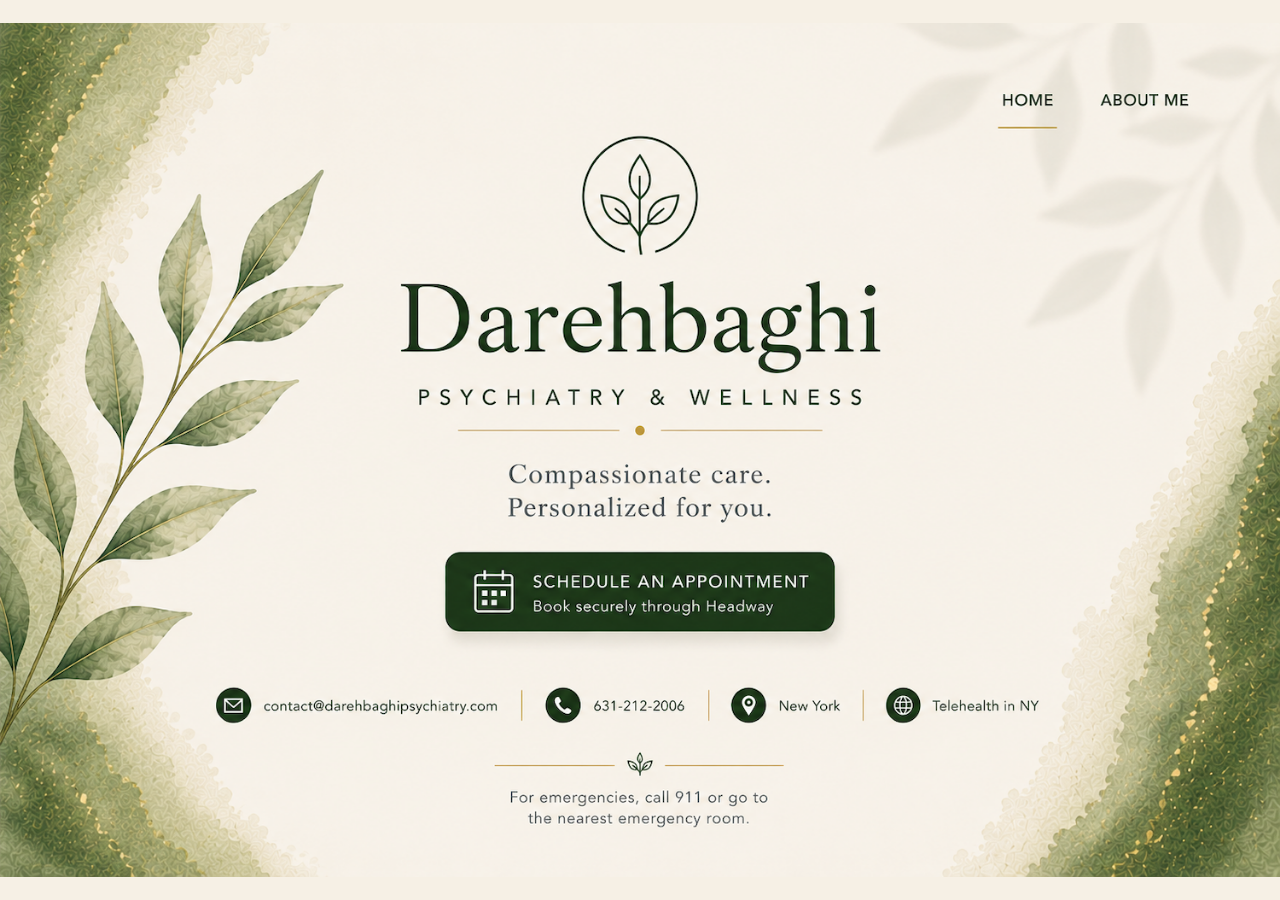
==== index.html @ 73bbe4ad "Add files via upload" ====
<!DOCTYPE html>
<html lang="en">
<head>
  <meta charset="UTF-8" />
  <meta name="viewport" content="width=device-width, initial-scale=1.0" />

  <title>Darehbaghi Psychiatry & Wellness | Adult Psychiatrist in New York</title>
  <meta name="description" content="Darehbaghi Psychiatry & Wellness provides adult psychiatric care in New York for anxiety, depression, ADHD, mood symptoms, trauma-related concerns, psychotic disorders, and life transitions." />
  <meta name="robots" content="index, follow, max-image-preview:large" />
  <meta name="author" content="Darehbaghi Psychiatry & Wellness" />
  <link rel="canonical" href="https://darehbaghipsychiatry.com/" />

  <meta property="og:type" content="website" />
  <meta property="og:title" content="Darehbaghi Psychiatry & Wellness" />
  <meta property="og:description" content="Adult psychiatric care in New York. Schedule securely through Headway." />
  <meta property="og:url" content="https://darehbaghipsychiatry.com/" />
  <meta property="og:image" content="https://darehbaghipsychiatry.com/images/home-desktop.png" />
  <meta property="og:site_name" content="Darehbaghi Psychiatry & Wellness" />
  <meta property="og:locale" content="en_US" />

  <meta name="twitter:card" content="summary_large_image" />
  <meta name="twitter:title" content="Darehbaghi Psychiatry & Wellness" />
  <meta name="twitter:description" content="Adult psychiatric care in New York." />
  <meta name="twitter:image" content="https://darehbaghipsychiatry.com/images/home-desktop.png" />

  <link rel="icon" href="favicon.svg" type="image/svg+xml" />
  <link rel="manifest" href="site.webmanifest" />
  <link rel="preload" as="image" href="images/home-desktop.png" media="(min-width: 769px)" />
  <link rel="preload" as="image" href="images/home-phone.png" media="(max-width: 768px)" />
  <link rel="stylesheet" href="style.css" />

  <script type="application/ld+json">
{
  "@context": "https://schema.org",
  "@type": "WebSite",
  "@id": "https://darehbaghipsychiatry.com/#website",
  "url": "https://darehbaghipsychiatry.com",
  "name": "Darehbaghi Psychiatry & Wellness",
  "publisher": {
    "@id": "https://darehbaghipsychiatry.com/#practice"
  },
  "inLanguage": "en-US"
}
  </script>
  <script type="application/ld+json">
{
  "@context": "https://schema.org",
  "@type": [
    "MedicalBusiness",
    "Physician"
  ],
  "@id": "https://darehbaghipsychiatry.com/#practice",
  "name": "Darehbaghi Psychiatry & Wellness",
  "legalName": "Darehbaghi Psychiatry Wellness PLLC",
  "url": "https://darehbaghipsychiatry.com",
  "image": "https://darehbaghipsychiatry.com/images/home-desktop.png",
  "logo": "https://darehbaghipsychiatry.com/favicon.svg",
  "telephone": "+16312122006",
  "email": "contact@darehbaghipsychiatry.com",
  "address": {
    "@type": "PostalAddress",
    "addressRegion": "NY",
    "addressCountry": "US"
  },
  "areaServed": {
    "@type": "State",
    "name": "New York"
  },
  "medicalSpecialty": [
    "Psychiatry",
    "MentalHealth"
  ],
  "availableService": [
    {
      "@type": "MedicalTherapy",
      "name": "Psychiatric evaluation"
    },
    {
      "@type": "MedicalTherapy",
      "name": "Medication management"
    },
    {
      "@type": "MedicalTherapy",
      "name": "Supportive psychotherapy"
    },
    {
      "@type": "MedicalTherapy",
      "name": "Telehealth psychiatry in New York"
    }
  ],
  "knowsAbout": [
    "Anxiety",
    "Depression",
    "ADHD",
    "Mood disorders",
    "Trauma-related concerns",
    "Psychotic disorders",
    "Life transitions"
  ],
  "sameAs": [
    "https://care.headway.co/providers/siamak-darehbaghi-2"
  ]
}
  </script>
</head>

<body class="home">
  <main class="page-card" aria-label="Darehbaghi Psychiatry & Wellness homepage">
    <picture>
      <source media="(max-width: 768px)" srcset="images/home-phone.png" />
      <img
        src="images/home-desktop.png"
        width="1500"
        height="1000"
        alt="Darehbaghi Psychiatry and Wellness homepage with schedule appointment button, email contact@darehbaghipsychiatry.com, phone 631-212-2006, New York, and telehealth in NY."
        class="background-image"
        fetchpriority="high"
        decoding="async"
      />
    </picture>

    <a class="hotspot nav-home active-link" href="index.html" aria-label="Home page"></a>
    <a class="hotspot nav-about" href="about.html" aria-label="About Dr. Siamak Darehbaghi"></a>
    <a class="hotspot schedule-link" href="https://care.headway.co/providers/siamak-darehbaghi-2" target="_blank" rel="noopener noreferrer" aria-label="Schedule an appointment through Headway"></a>
    <a class="hotspot email-link" href="mailto:contact@darehbaghipsychiatry.com" aria-label="Email contact@darehbaghipsychiatry.com"></a>
    <a class="hotspot phone-link" href="tel:+16312122006" aria-label="Call 631-212-2006"></a>

    <section class="sr-only" aria-label="Practice information">
      <h1>Darehbaghi Psychiatry & Wellness</h1>
      <p>Darehbaghi Psychiatry & Wellness provides adult psychiatric care in New York.</p>
      <p>Care areas include anxiety, depression, ADHD, mood symptoms, trauma-related concerns, psychotic disorders, and life transitions.</p>
      <p>Services include psychiatric evaluation, medication management, supportive psychotherapy, and telehealth psychiatry in New York.</p>
      <p>Schedule securely through Headway at https://care.headway.co/providers/siamak-darehbaghi-2. Email contact@darehbaghipsychiatry.com. Call 631-212-2006.</p>
      <p>For emergencies, call 911 or go to the nearest emergency room.</p>
    </section>
  </main>
</body>
</html>
---- style.css ----
* {
  box-sizing: border-box;
}

:root {
  --page-bg: #f6f0e5;
}

html,
body {
  margin: 0;
  min-height: 100%;
  background: var(--page-bg);
}

body {
  min-height: 100vh;
  display: flex;
  justify-content: center;
  align-items: center;
  overflow-x: hidden;
}

.page-card {
  position: relative;
  width: 100vw;
  max-width: calc(100vh * var(--ratio));
  aspect-ratio: var(--aspect);
  overflow: hidden;
  background: var(--page-bg);
}

body.home {
  --aspect: 1500 / 1000;
  --ratio: 1.50000000;
}

body.about {
  --aspect: 1500 / 1000;
  --ratio: 1.50000000;
}

.background-image {
  width: 100%;
  height: 100%;
  object-fit: contain;
  display: block;
  user-select: none;
  -webkit-user-drag: none;
}

.hotspot {
  position: absolute;
  display: block;
  z-index: 10;
  cursor: pointer;
  border-radius: 14px;
}

.hotspot:focus-visible {
  outline: 3px solid #b99a2d;
  outline-offset: 3px;
}

/*
  TESTING MODE:
  Uncomment this block to see the clickable areas.
*/
/*
.hotspot {
  border: 2px solid red;
  background: rgba(255, 0, 0, 0.10);
}
*/

/* HOME PAGE - DESKTOP */
body.home .nav-home {
  left: 76.5%;
  top: 8.0%;
  width: 5.8%;
  height: 4.0%;
}

body.home .nav-about {
  left: 83.6%;
  top: 8.0%;
  width: 9.0%;
  height: 4.0%;
}

body.home .schedule-link {
  left: 34.0%;
  top: 62.0%;
  width: 32.0%;
  height: 9.5%;
}

body.home .email-link {
  left: 16.0%;
  top: 78.0%;
  width: 24.0%;
  height: 5.2%;
}

body.home .phone-link {
  left: 41.8%;
  top: 78.0%;
  width: 13.0%;
  height: 5.2%;
}

/* ABOUT PAGE - DESKTOP */
body.about .nav-home {
  left: 56.0%;
  top: 6.7%;
  width: 5.2%;
  height: 3.6%;
}

body.about .nav-about {
  left: 62.7%;
  top: 6.7%;
  width: 8.5%;
  height: 3.6%;
}


/* ABOUT PAGE - LOGO HOME BUTTON */
body.about .about-logo-home {
  left: 10.5%;
  top: 3.6%;
  width: 24.0%;
  height: 9.2%;
}

/* Lowered and enlarged so the full schedule button is clickable */
body.about .schedule-link {
  left: 71.7%;
  top: 4.6%;
  width: 19.8%;
  height: 6.8%;
}

body.about .email-link {
  left: 17.8%;
  top: 87.0%;
  width: 20.5%;
  height: 4.8%;
}

body.about .phone-link {
  left: 41.3%;
  top: 86.9%;
  width: 12.5%;
  height: 4.8%;
}

/* Search-readable and screen-reader accessible text that mirrors the image content */
.sr-only {
  position: absolute;
  width: 1px;
  height: 1px;
  padding: 0;
  margin: -1px;
  overflow: hidden;
  clip: rect(0, 0, 0, 0);
  white-space: nowrap;
  border: 0;
}

@media (max-width: 768px) {
  body {
    display: block;
    min-height: 100vh;
    overflow-y: auto;
  }

  .page-card {
    width: 100vw;
    max-width: none;
    height: auto;
    overflow: visible;
    box-shadow: none;
  }

  body.home {
    --aspect: 850 / 1795;
    --ratio: 0.47353760;
  }

  body.about {
    --aspect: 850 / 1843;
    --ratio: 0.46120456;
  }

  .background-image {
    width: 100%;
    height: auto;
    object-fit: contain;
  }

  /* HOME PAGE - PHONE */
  body.home .nav-home {
    left: 36.8%;
    top: 6.2%;
    width: 10.0%;
    height: 2.8%;
  }

  body.home .nav-about {
    left: 52.0%;
    top: 6.2%;
    width: 16.0%;
    height: 2.8%;
  }

  body.home .schedule-link {
    left: 18.0%;
    top: 47.1%;
    width: 64.0%;
    height: 7.2%;
  }

  body.home .email-link {
    left: 21.0%;
    top: 58.6%;
    width: 61.0%;
    height: 4.7%;
  }

  body.home .phone-link {
    left: 21.0%;
    top: 66.0%;
    width: 40.0%;
    height: 4.5%;
  }

  /* ABOUT PAGE - PHONE */
  body.about .nav-home {
    left: 36.8%;
    top: 5.7%;
    width: 10.0%;
    height: 2.5%;
  }

  body.about .nav-about {
    left: 52.0%;
    top: 5.7%;
    width: 16.0%;
    height: 2.5%;
  }


  /* ABOUT PAGE - PHONE LOGO HOME BUTTON
     Hidden on phone because the phone about page does not have the top-left logo. */
  body.about .about-logo-home {
    left: 0;
    top: 0;
    width: 0;
    height: 0;
  }

  body.about .schedule-link,
  body.about .email-link,
  body.about .phone-link {
    left: 0;
    top: 0;
    width: 0;
    height: 0;
  }
}
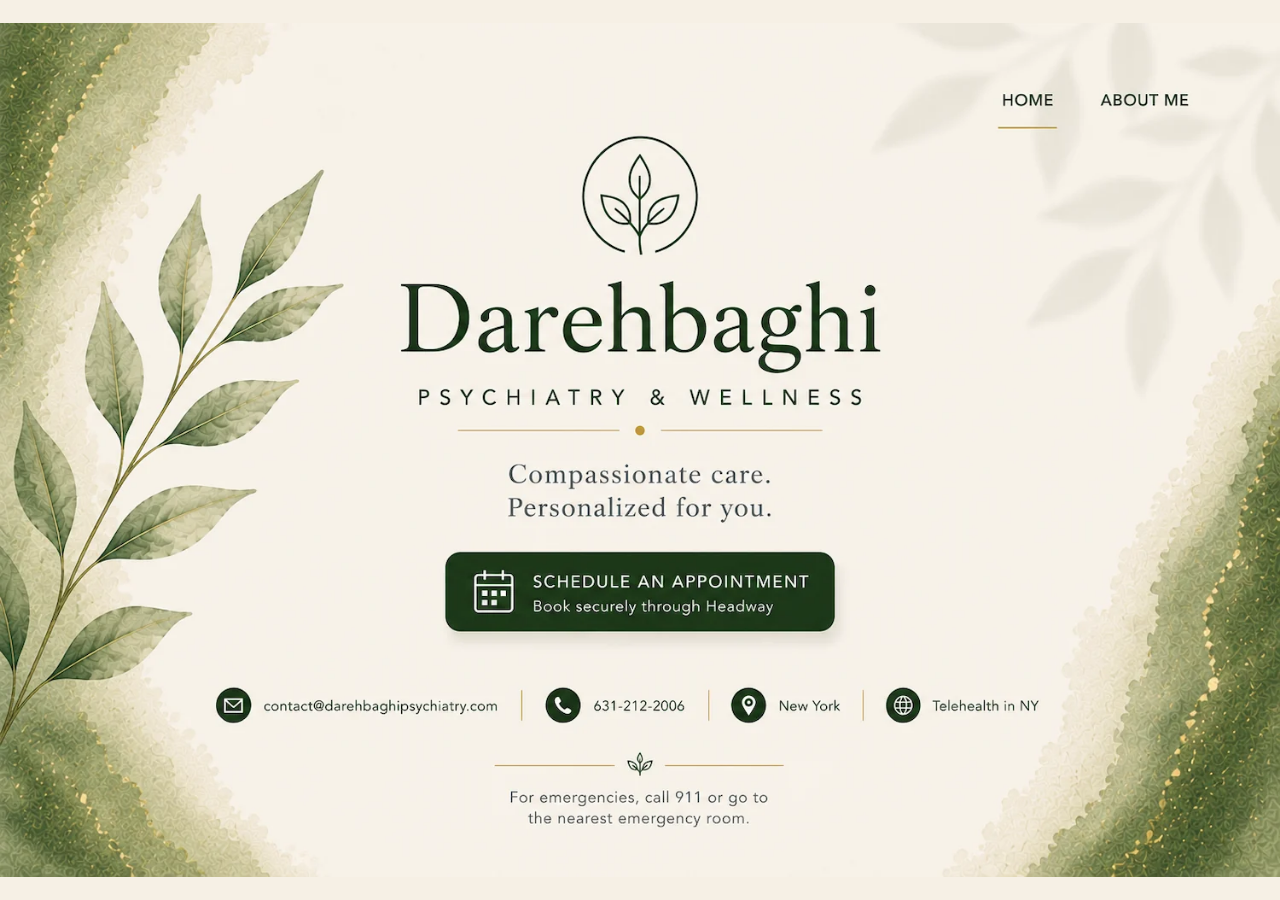
==== commit 4de4459c: "Add files via upload" ====
--- a/index.html
+++ b/index.html
@@ -3,13 +3,12 @@
 <head>
   <meta charset="UTF-8" />
   <meta name="viewport" content="width=device-width, initial-scale=1.0" />
-
   <title>Darehbaghi Psychiatry & Wellness | Adult Psychiatrist in New York</title>
   <meta name="description" content="Darehbaghi Psychiatry & Wellness provides adult psychiatric care in New York for anxiety, depression, ADHD, mood symptoms, trauma-related concerns, psychotic disorders, and life transitions." />
   <meta name="robots" content="index, follow, max-image-preview:large" />
   <meta name="author" content="Darehbaghi Psychiatry & Wellness" />
+  <meta name="theme-color" content="#0d3b1d" />
   <link rel="canonical" href="https://darehbaghipsychiatry.com/" />
-
   <meta property="og:type" content="website" />
   <meta property="og:title" content="Darehbaghi Psychiatry & Wellness" />
   <meta property="og:description" content="Adult psychiatric care in New York. Schedule securely through Headway." />
@@ -17,33 +16,28 @@
   <meta property="og:image" content="https://darehbaghipsychiatry.com/images/home-desktop.png" />
   <meta property="og:site_name" content="Darehbaghi Psychiatry & Wellness" />
   <meta property="og:locale" content="en_US" />
-
   <meta name="twitter:card" content="summary_large_image" />
   <meta name="twitter:title" content="Darehbaghi Psychiatry & Wellness" />
   <meta name="twitter:description" content="Adult psychiatric care in New York." />
   <meta name="twitter:image" content="https://darehbaghipsychiatry.com/images/home-desktop.png" />
-
   <link rel="icon" href="favicon.svg" type="image/svg+xml" />
   <link rel="manifest" href="site.webmanifest" />
-  <link rel="preload" as="image" href="images/home-desktop.png" media="(min-width: 769px)" />
-  <link rel="preload" as="image" href="images/home-phone.png" media="(max-width: 768px)" />
+  <link rel="preload" as="image" href="images/home-desktop.webp" media="(min-width: 769px)" />
+  <link rel="preload" as="image" href="images/home-phone.webp" media="(max-width: 768px)" />
   <link rel="stylesheet" href="style.css" />
-
-  <script type="application/ld+json">
-{
+  <script type="application/ld+json">{
   "@context": "https://schema.org",
   "@type": "WebSite",
   "@id": "https://darehbaghipsychiatry.com/#website",
   "url": "https://darehbaghipsychiatry.com",
   "name": "Darehbaghi Psychiatry & Wellness",
+  "alternateName": "DPWNY",
   "publisher": {
     "@id": "https://darehbaghipsychiatry.com/#practice"
   },
   "inLanguage": "en-US"
-}
-  </script>
-  <script type="application/ld+json">
-{
+}</script>
+  <script type="application/ld+json">{
   "@context": "https://schema.org",
   "@type": [
     "MedicalBusiness",
@@ -81,10 +75,6 @@
     },
     {
       "@type": "MedicalTherapy",
-      "name": "Supportive psychotherapy"
-    },
-    {
-      "@type": "MedicalTherapy",
       "name": "Telehealth psychiatry in New York"
     }
   ],
@@ -98,38 +88,29 @@
     "Life transitions"
   ],
   "sameAs": [
-    "https://care.headway.co/providers/siamak-darehbaghi-2"
+    "https://care.headway.co/providers/siamak-darehbaghi-2",
+    "https://dpwny.com"
   ]
-}
-  </script>
+}</script>
 </head>
-
 <body class="home">
   <main class="page-card" aria-label="Darehbaghi Psychiatry & Wellness homepage">
     <picture>
+      <source media="(max-width: 768px)" srcset="images/home-phone.webp" type="image/webp" />
       <source media="(max-width: 768px)" srcset="images/home-phone.png" />
-      <img
-        src="images/home-desktop.png"
-        width="1500"
-        height="1000"
-        alt="Darehbaghi Psychiatry and Wellness homepage with schedule appointment button, email contact@darehbaghipsychiatry.com, phone 631-212-2006, New York, and telehealth in NY."
-        class="background-image"
-        fetchpriority="high"
-        decoding="async"
-      />
+      <source srcset="images/home-desktop.webp" type="image/webp" />
+      <img src="images/home-desktop.png" width="1500" height="1000" alt="Darehbaghi Psychiatry and Wellness homepage with schedule appointment button, email contact@darehbaghipsychiatry.com, phone 631-212-2006, New York, and telehealth in NY." class="background-image" fetchpriority="high" decoding="async" />
     </picture>
-
     <a class="hotspot nav-home active-link" href="index.html" aria-label="Home page"></a>
     <a class="hotspot nav-about" href="about.html" aria-label="About Dr. Siamak Darehbaghi"></a>
     <a class="hotspot schedule-link" href="https://care.headway.co/providers/siamak-darehbaghi-2" target="_blank" rel="noopener noreferrer" aria-label="Schedule an appointment through Headway"></a>
     <a class="hotspot email-link" href="mailto:contact@darehbaghipsychiatry.com" aria-label="Email contact@darehbaghipsychiatry.com"></a>
     <a class="hotspot phone-link" href="tel:+16312122006" aria-label="Call 631-212-2006"></a>
-
     <section class="sr-only" aria-label="Practice information">
       <h1>Darehbaghi Psychiatry & Wellness</h1>
       <p>Darehbaghi Psychiatry & Wellness provides adult psychiatric care in New York.</p>
       <p>Care areas include anxiety, depression, ADHD, mood symptoms, trauma-related concerns, psychotic disorders, and life transitions.</p>
-      <p>Services include psychiatric evaluation, medication management, supportive psychotherapy, and telehealth psychiatry in New York.</p>
+      <p>Services include psychiatric evaluation, medication management, and telehealth psychiatry in New York.</p>
       <p>Schedule securely through Headway at https://care.headway.co/providers/siamak-darehbaghi-2. Email contact@darehbaghipsychiatry.com. Call 631-212-2006.</p>
       <p>For emergencies, call 911 or go to the nearest emergency room.</p>
     </section>
--- a/style.css
+++ b/style.css
@@ -64,7 +64,7 @@
 
 /*
   TESTING MODE:
-  Uncomment this block to see the clickable areas.
+  Uncomment this block to see clickable areas.
 */
 /*
 .hotspot {
@@ -124,16 +124,13 @@
   height: 3.6%;
 }
 
-
-/* ABOUT PAGE - LOGO HOME BUTTON */
 body.about .about-logo-home {
-  left: 10.5%;
-  top: 3.6%;
-  width: 24.0%;
+  left: 10.3%;
+  top: 3.7%;
+  width: 24.5%;
   height: 9.2%;
 }
 
-/* Lowered and enlarged so the full schedule button is clickable */
 body.about .schedule-link {
   left: 71.7%;
   top: 4.6%;
@@ -189,8 +186,8 @@
   }
 
   body.about {
-    --aspect: 850 / 1843;
-    --ratio: 0.46120456;
+    --aspect: 850 / 1838;
+    --ratio: 0.46245919;
   }
 
   .background-image {
@@ -250,16 +247,7 @@
     height: 2.5%;
   }
 
-
-  /* ABOUT PAGE - PHONE LOGO HOME BUTTON
-     Hidden on phone because the phone about page does not have the top-left logo. */
-  body.about .about-logo-home {
-    left: 0;
-    top: 0;
-    width: 0;
-    height: 0;
-  }
-
+  body.about .about-logo-home,
   body.about .schedule-link,
   body.about .email-link,
   body.about .phone-link {
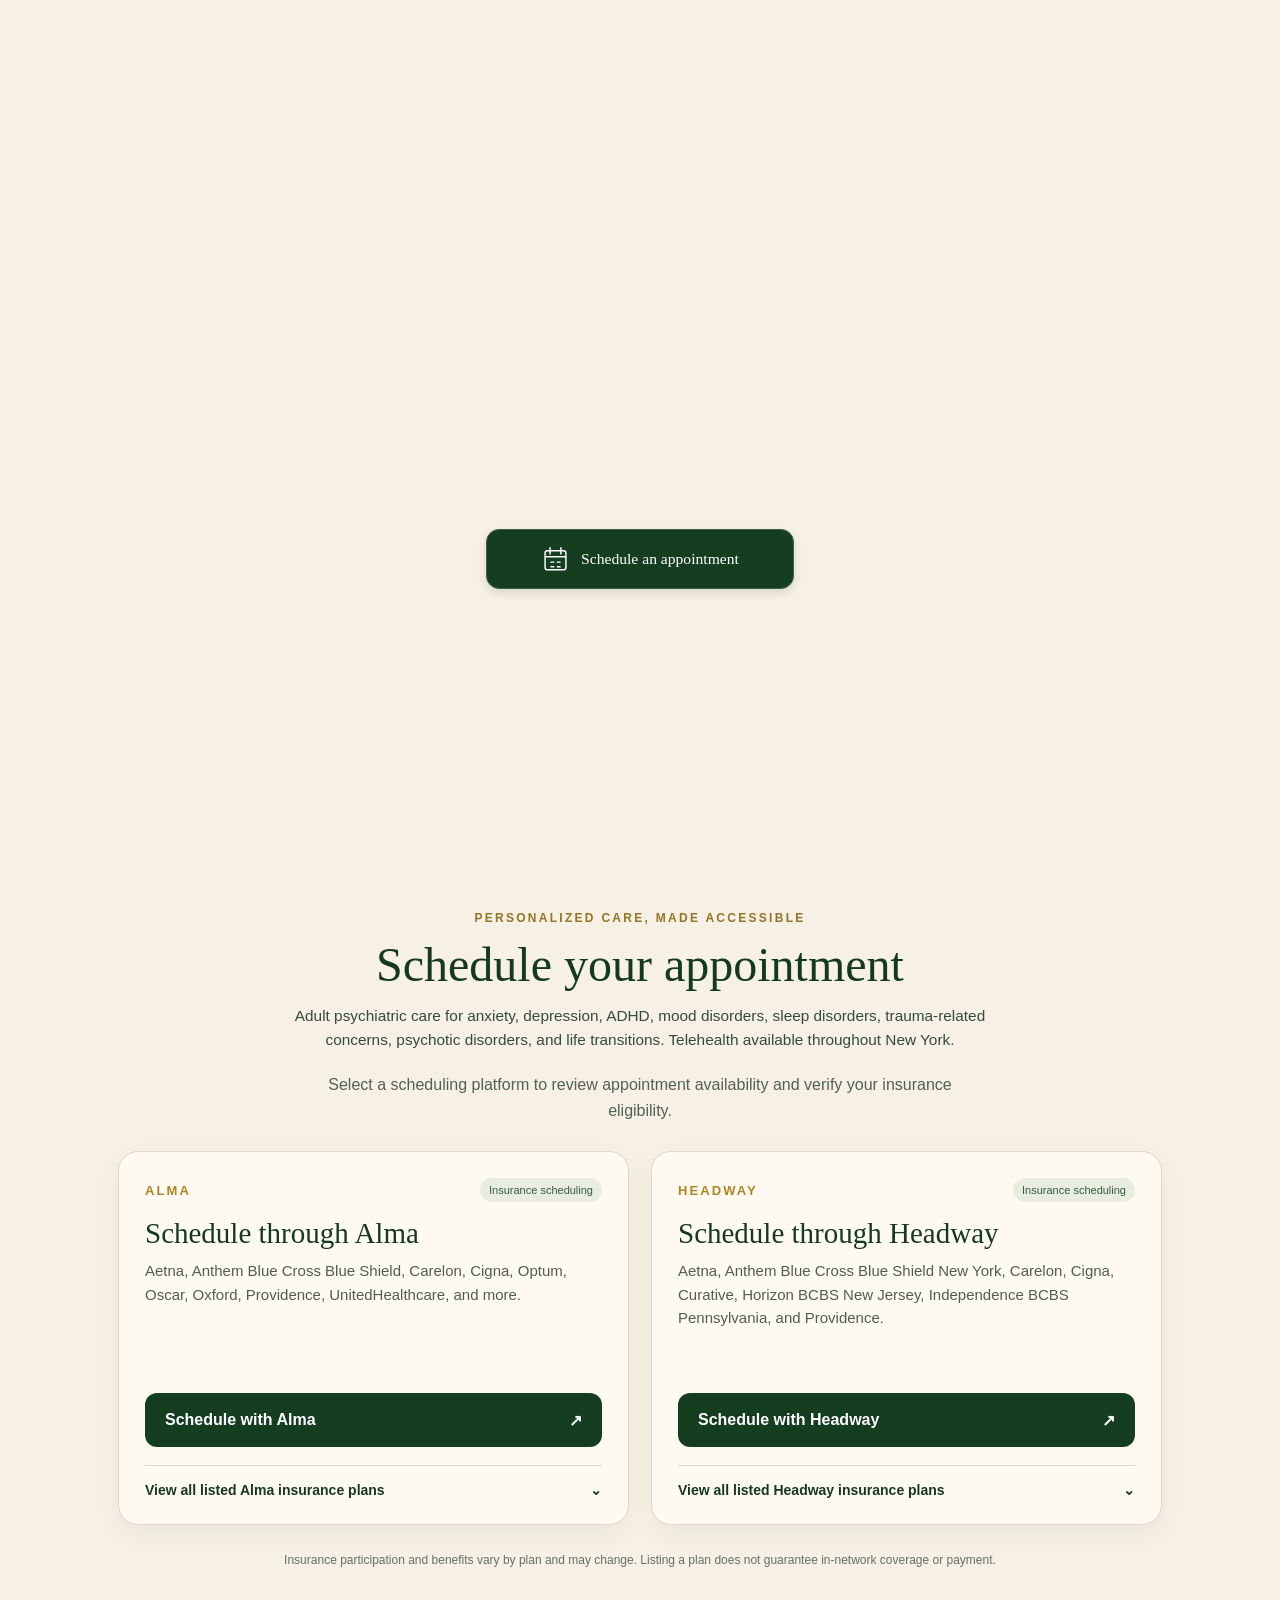
==== commit 390ed7f8: "Add files via upload" ====
--- a/index.html
+++ b/index.html
@@ -1,119 +1,47 @@
 <!DOCTYPE html>
-<html lang="en">
-<head>
-  <meta charset="UTF-8" />
-  <meta name="viewport" content="width=device-width, initial-scale=1.0" />
-  <title>Darehbaghi Psychiatry & Wellness | Adult Psychiatrist in New York</title>
-  <meta name="description" content="Darehbaghi Psychiatry & Wellness provides adult psychiatric care in New York for anxiety, depression, ADHD, mood symptoms, trauma-related concerns, psychotic disorders, and life transitions." />
-  <meta name="robots" content="index, follow, max-image-preview:large" />
-  <meta name="author" content="Darehbaghi Psychiatry & Wellness" />
-  <meta name="theme-color" content="#0d3b1d" />
-  <link rel="canonical" href="https://darehbaghipsychiatry.com/" />
-  <meta property="og:type" content="website" />
-  <meta property="og:title" content="Darehbaghi Psychiatry & Wellness" />
-  <meta property="og:description" content="Adult psychiatric care in New York. Schedule securely through Headway." />
-  <meta property="og:url" content="https://darehbaghipsychiatry.com/" />
-  <meta property="og:image" content="https://darehbaghipsychiatry.com/images/home-desktop.png" />
-  <meta property="og:site_name" content="Darehbaghi Psychiatry & Wellness" />
-  <meta property="og:locale" content="en_US" />
-  <meta name="twitter:card" content="summary_large_image" />
-  <meta name="twitter:title" content="Darehbaghi Psychiatry & Wellness" />
-  <meta name="twitter:description" content="Adult psychiatric care in New York." />
-  <meta name="twitter:image" content="https://darehbaghipsychiatry.com/images/home-desktop.png" />
-  <link rel="icon" href="favicon.svg" type="image/svg+xml" />
-  <link rel="manifest" href="site.webmanifest" />
-  <link rel="preload" as="image" href="images/home-desktop.webp" media="(min-width: 769px)" />
-  <link rel="preload" as="image" href="images/home-phone.webp" media="(max-width: 768px)" />
-  <link rel="stylesheet" href="style.css" />
-  <script type="application/ld+json">{
-  "@context": "https://schema.org",
-  "@type": "WebSite",
-  "@id": "https://darehbaghipsychiatry.com/#website",
-  "url": "https://darehbaghipsychiatry.com",
-  "name": "Darehbaghi Psychiatry & Wellness",
-  "alternateName": "DPWNY",
-  "publisher": {
-    "@id": "https://darehbaghipsychiatry.com/#practice"
-  },
-  "inLanguage": "en-US"
-}</script>
-  <script type="application/ld+json">{
-  "@context": "https://schema.org",
-  "@type": [
-    "MedicalBusiness",
-    "Physician"
-  ],
-  "@id": "https://darehbaghipsychiatry.com/#practice",
-  "name": "Darehbaghi Psychiatry & Wellness",
-  "legalName": "Darehbaghi Psychiatry Wellness PLLC",
-  "url": "https://darehbaghipsychiatry.com",
-  "image": "https://darehbaghipsychiatry.com/images/home-desktop.png",
-  "logo": "https://darehbaghipsychiatry.com/favicon.svg",
-  "telephone": "+16312122006",
-  "email": "contact@darehbaghipsychiatry.com",
-  "address": {
-    "@type": "PostalAddress",
-    "addressRegion": "NY",
-    "addressCountry": "US"
-  },
-  "areaServed": {
-    "@type": "State",
-    "name": "New York"
-  },
-  "medicalSpecialty": [
-    "Psychiatry",
-    "MentalHealth"
-  ],
-  "availableService": [
-    {
-      "@type": "MedicalTherapy",
-      "name": "Psychiatric evaluation"
-    },
-    {
-      "@type": "MedicalTherapy",
-      "name": "Medication management"
-    },
-    {
-      "@type": "MedicalTherapy",
-      "name": "Telehealth psychiatry in New York"
-    }
-  ],
-  "knowsAbout": [
-    "Anxiety",
-    "Depression",
-    "ADHD",
-    "Mood disorders",
-    "Trauma-related concerns",
-    "Psychotic disorders",
-    "Life transitions"
-  ],
-  "sameAs": [
-    "https://care.headway.co/providers/siamak-darehbaghi-2",
-    "https://dpwny.com"
-  ]
-}</script>
-</head>
-<body class="home">
-  <main class="page-card" aria-label="Darehbaghi Psychiatry & Wellness homepage">
-    <picture>
-      <source media="(max-width: 768px)" srcset="images/home-phone.webp" type="image/webp" />
-      <source media="(max-width: 768px)" srcset="images/home-phone.png" />
-      <source srcset="images/home-desktop.webp" type="image/webp" />
-      <img src="images/home-desktop.png" width="1500" height="1000" alt="Darehbaghi Psychiatry and Wellness homepage with schedule appointment button, email contact@darehbaghipsychiatry.com, phone 631-212-2006, New York, and telehealth in NY." class="background-image" fetchpriority="high" decoding="async" />
-    </picture>
-    <a class="hotspot nav-home active-link" href="index.html" aria-label="Home page"></a>
-    <a class="hotspot nav-about" href="about.html" aria-label="About Dr. Siamak Darehbaghi"></a>
-    <a class="hotspot schedule-link" href="https://care.headway.co/providers/siamak-darehbaghi-2" target="_blank" rel="noopener noreferrer" aria-label="Schedule an appointment through Headway"></a>
-    <a class="hotspot email-link" href="mailto:contact@darehbaghipsychiatry.com" aria-label="Email contact@darehbaghipsychiatry.com"></a>
-    <a class="hotspot phone-link" href="tel:+16312122006" aria-label="Call 631-212-2006"></a>
-    <section class="sr-only" aria-label="Practice information">
-      <h1>Darehbaghi Psychiatry & Wellness</h1>
-      <p>Darehbaghi Psychiatry & Wellness provides adult psychiatric care in New York.</p>
-      <p>Care areas include anxiety, depression, ADHD, mood symptoms, trauma-related concerns, psychotic disorders, and life transitions.</p>
-      <p>Services include psychiatric evaluation, medication management, and telehealth psychiatry in New York.</p>
-      <p>Schedule securely through Headway at https://care.headway.co/providers/siamak-darehbaghi-2. Email contact@darehbaghipsychiatry.com. Call 631-212-2006.</p>
-      <p>For emergencies, call 911 or go to the nearest emergency room.</p>
-    </section>
-  </main>
-</body>
-</html>
+
+<html lang="en"><head><meta charset="utf-8"/><meta content="width=device-width,initial-scale=1" name="viewport"/><meta content="#f6f0e5" name="theme-color"/><meta content="index,follow,max-image-preview:large" name="robots"/><title>Darehbaghi Psychiatry &amp; Wellness | Psychiatrist in New York</title><meta content="Adult psychiatry and telehealth in New York. Dr. Siamak Darehbaghi offers individualized care for anxiety, depression, ADHD, mood disorders, sleep disorders, and life transitions." name="description"/><link href="https://darehbaghipsychiatry.com/" rel="canonical"/><meta content="website" property="og:type"/><meta content="Darehbaghi Psychiatry &amp; Wellness" property="og:site_name"/><meta content="Darehbaghi Psychiatry &amp; Wellness | Psychiatrist in New York" property="og:title"/><meta content="Board-certified psychiatric care for adults in New York. Explore telehealth scheduling through Alma or Headway and review participating insurance plans." property="og:description"/><meta content="https://darehbaghipsychiatry.com/" property="og:url"/><meta content="https://darehbaghipsychiatry.com/images/home-desktop.png" property="og:image"/><meta content="summary_large_image" name="twitter:card"/><link href="style.css" rel="stylesheet"/><link as="image" href="images/home-desktop.webp" media="(min-width:769px)" rel="preload"/><link as="image" href="images/home-phone.webp" media="(max-width:768px)" rel="preload"/><script type="application/ld+json">{"@context":"https://schema.org","@type":"WebPage","url":"https://darehbaghipsychiatry.com/","name":"Darehbaghi Psychiatry & Wellness | Psychiatrist in New York","inLanguage":"en-US","description":"Adult psychiatry and telehealth in New York. Dr. Siamak Darehbaghi offers individualized care for anxiety, depression, ADHD, mood disorders, sleep disorders, and life transitions."}</script><script type="application/ld+json">{"@context":"https://schema.org","@type":"MedicalOrganization","@id":"https://darehbaghipsychiatry.com/#organization","name":"Darehbaghi Psychiatry & Wellness","url":"https://darehbaghipsychiatry.com/","email":"contact@darehbaghipsychiatry.com","telephone":"+1-631-212-2006","medicalSpecialty":"Psychiatry","areaServed":{"@type":"State","name":"New York"},"sameAs":["https://secure.helloalma.com/providers/siamak-darehbaghi/","https://care.headway.co/providers/siamak-darehbaghi-2"],"knowsAbout":["Anxiety","Depression","ADHD","Mood disorders","Sleep disorders","Trauma","Psychotic disorders","Life transitions"]}</script><link href="/favicon.svg" rel="icon" type="image/svg+xml"/><link href="/favicon.ico" rel="icon" sizes="any" type="image/x-icon"/><link href="/apple-touch-icon.png" rel="apple-touch-icon"/></head><body class="home"><main><h1 class="sr-only">Darehbaghi Psychiatry &amp; Wellness — Psychiatric Care in New York</h1><div class="artwork home-art"><picture><source media="(max-width:768px)" srcset="images/home-phone.webp" type="image/webp"/><source media="(max-width:768px)" srcset="images/home-phone.png"/><source srcset="images/home-desktop.webp" type="image/webp"/><img alt="Darehbaghi Psychiatry &amp; Wellness: home, schedule, contact details, New York telehealth." decoding="async" fetchpriority="high" height="1000" src="images/home-desktop.png" width="1500"/></picture>
+<a aria-label="Home" class="hotspot nav-home" href="index.html"></a><a aria-label="About Me" class="hotspot nav-about" href="about.html"></a>
+<a aria-label="View Alma and Headway scheduling choices" class="hotspot artwork-schedule" href="#schedule" title="View scheduling options"><svg aria-hidden="true" class="calendar-mark" fill="none" stroke="currentColor" stroke-linecap="round" stroke-linejoin="round" stroke-width="1.6" viewbox="0 0 32 32"><rect height="21" rx="2.5" width="23" x="4.5" y="7.5"></rect><path d="M10 4v7M22 4v7M5 14h22M11 20h3M18 20h3M11 25h3M18 25h3"></path></svg><span class="booking-label">Schedule an appointment</span></a>
+<a aria-label="Email Darehbaghi Psychiatry &amp; Wellness" class="hotspot contact-email" href="mailto:contact@darehbaghipsychiatry.com"></a>
+<a aria-label="Call 631-212-2006" class="hotspot contact-phone" href="tel:+16312122006"></a>
+</div>
+<section aria-labelledby="book-heading" class="booking" id="schedule"><div class="section-eyebrow">PERSONALIZED CARE, MADE ACCESSIBLE</div><h2 id="book-heading">Schedule your appointment</h2><p class="practice-focus">Adult psychiatric care for anxiety, depression, ADHD, mood disorders, sleep disorders, trauma-related concerns, psychotic disorders, and life transitions. Telehealth available throughout New York.</p><p class="intro">Select a scheduling platform to review appointment availability and verify your insurance eligibility.</p>
+<div class="booking-grid"><article class="provider-card"><div class="card-top"><span class="provider-name">ALMA</span><span class="tag">Insurance scheduling</span></div><h3>Schedule through Alma</h3><p>Aetna, Anthem Blue Cross Blue Shield, Carelon, Cigna, Optum, Oscar, Oxford, Providence, UnitedHealthcare, and more.</p><a class="primary-cta" href="https://secure.helloalma.com/providers/siamak-darehbaghi/" rel="noopener noreferrer" target="_blank">Schedule with Alma <span aria-hidden="true">↗</span></a><details class="insurances"><summary>View all listed Alma insurance plans <span aria-hidden="true">⌄</span></summary><p class="plan-note">The list below includes insurers, affiliated networks, and third-party plan administrators. Eligibility varies by specific plan.</p><ul class="plan-list"><li>Aetna</li>
+<li>AllSavers UHC</li>
+<li>Allegiance</li>
+<li>Allied Benefit Systems (Aetna/Cigna)</li>
+<li>Anthem Blue Cross Blue Shield</li>
+<li>Blue Cross Blue Shield of Massachusetts</li>
+<li>Carelon Behavioral Health</li>
+<li>Centivo</li>
+<li>Christian Brothers Services – Aetna</li>
+<li>Cigna</li>
+<li>EVHC (Aetna/Cigna)</li>
+<li>GEHA</li>
+<li>Health Scope – Aetna</li>
+<li>Johns Hopkins Health Plans</li>
+<li>Lucent Health – Cigna</li>
+<li>Luminare Health (Aetna/Cigna)</li>
+<li>Mass General Brigham Health Plan</li>
+<li>Medica</li>
+<li>Medical Mutual of Ohio</li>
+<li>Meritain</li>
+<li>NYC Employees PPO Plan</li>
+<li>Nippon</li>
+<li>Optum</li>
+<li>Oscar</li>
+<li>Oxford Health Plans</li>
+<li>Providence Health Plan</li>
+<li>Scripps Health Plan</li>
+<li>Surest</li>
+<li>Sutter Health Plan</li>
+<li>Trustmark (Aetna/Cigna)</li>
+<li>UHC Student Resources</li>
+<li>UMR</li>
+<li>UnitedHealthcare</li>
+<li>UnitedHealthcare Global</li>
+<li>UnitedHealthcare Shared Services</li></ul></details></article>
+<article class="provider-card"><div class="card-top"><span class="provider-name">HEADWAY</span><span class="tag">Insurance scheduling</span></div><h3>Schedule through Headway</h3><p>Aetna, Anthem Blue Cross Blue Shield New York, Carelon, Cigna, Curative, Horizon BCBS New Jersey, Independence BCBS Pennsylvania, and Providence.</p><a class="primary-cta" href="https://care.headway.co/providers/siamak-darehbaghi-2" rel="noopener noreferrer" target="_blank">Schedule with Headway <span aria-hidden="true">↗</span></a><details class="insurances"><summary>View all listed Headway insurance plans <span aria-hidden="true">⌄</span></summary><p class="plan-note">These are listed credentialed networks, not a guarantee of eligibility for every insurance product. Independence BCBS Pennsylvania was identified as a virtual network.</p><ul class="plan-list"><li>Aetna</li><li>Anthem Blue Cross and Blue Shield New York (formerly Empire)</li><li>Carelon Behavioral Health</li><li>Cigna</li><li>Curative</li><li>Horizon Blue Cross and Blue Shield of New Jersey</li><li>Independence Blue Cross Pennsylvania (virtual network)</li><li>Providence Health Plan</li></ul></details></article></div>
+<p class="disclaimer">Insurance participation and benefits vary by plan and may change. Listing a plan does not guarantee in-network coverage or payment.</p></section>
+<section aria-label="About the practice" class="sr-only"><h2>New York Telehealth Psychiatry</h2><p>Darehbaghi Psychiatry &amp; Wellness offers care for adults experiencing anxiety, depression, ADHD, mood disorders, sleep disorders, trauma-related symptoms, psychotic disorders, sleep disorders, and life transitions. For emergencies, call 911 or visit the nearest emergency department.</p></section></main></body></html>
--- a/style.css
+++ b/style.css
@@ -1,259 +1,363 @@
-* {
-  box-sizing: border-box;
-}
-
-:root {
-  --page-bg: #f6f0e5;
-}
-
-html,
-body {
-  margin: 0;
-  min-height: 100%;
-  background: var(--page-bg);
-}
-
-body {
-  min-height: 100vh;
-  display: flex;
-  justify-content: center;
-  align-items: center;
-  overflow-x: hidden;
-}
-
-.page-card {
-  position: relative;
-  width: 100vw;
-  max-width: calc(100vh * var(--ratio));
-  aspect-ratio: var(--aspect);
+*{box-sizing:border-box}html{scroll-behavior:smooth}body{margin:0;background:#f6f0e5;color:#14391f;font-family:Arial,Helvetica,sans-serif}a:focus-visible,summary:focus-visible{outline:3px solid #bf9733;outline-offset:3px}.artwork{width:min(100%,1500px);margin:0 auto;position:relative;aspect-ratio:3/2}.artwork picture,.artwork img{display:block;width:100%;height:100%}.artwork img{object-fit:contain}.hotspot{position:absolute;z-index:2;display:block;border-radius:8px}.home-art .nav-home{left:77.3%;top:7%;width:6%;height:6%}.home-art .nav-about{left:84.4%;top:7%;width:10%;height:6%}.home-art .artwork-schedule{left:34.4%;top:61.7%;width:31.4%;height:10.5%}.home-art .contact-email{left:16.6%;top:77.4%;width:23.3%;height:6%}.home-art .contact-phone{left:42.2%;top:77.4%;width:13%;height:6%}.about-art .nav-home{left:56.5%;top:5.2%;width:6.7%;height:6%}.about-art .nav-about{left:63.5%;top:5.2%;width:8%;height:6%}.about-art .artwork-schedule{left:73%;top:3.6%;width:20.5%;height:8%}.about-art .about-logo{left:10.5%;top:3.6%;width:27%;height:10%}.about-art .contact-email{left:18%;top:86%;width:20%;height:6%}.about-art .contact-phone{left:42%;top:86%;width:13%;height:6%}.booking{max-width:1100px;margin:0 auto;padding:58px 28px 75px;scroll-margin-top:15px}.section-eyebrow{text-align:center;letter-spacing:.19em;font-size:12px;color:#947426;font-weight:bold}.booking h2{text-align:center;font-family:Georgia,serif;font-size:clamp(30px,4vw,48px);font-weight:normal;margin:12px 0}.intro{text-align:center;max-width:680px;margin:0 auto 28px;line-height:1.6;color:#526152}.booking-grid{display:grid;grid-template-columns:repeat(2,minmax(0,1fr));gap:22px}.provider-card{border:1px solid #ded8c9;background:#fffaf1;padding:28px;border-radius:20px;box-shadow:0 8px 25px #183e1d0d;display:flex;flex-direction:column;align-items:stretch}.card-top{display:flex;align-items:center;justify-content:space-between;gap:10px}.provider-name{font-size:13px;letter-spacing:.16em;color:#ae8525;font-weight:bold}.tag{font-size:11px;background:#e8eddf;padding:6px 9px;border-radius:18px;color:#385b3e}.provider-card h3{font-family:Georgia,serif;font-size:29px;font-weight:normal;margin:15px 0 9px}.provider-card>p{line-height:1.58;color:#4f5e51;font-size:15px;margin:0 0 22px;flex:1}.primary-cta{background:#153d20;color:#fff;text-decoration:none;padding:17px 20px;border-radius:12px;display:flex;justify-content:space-between;gap:10px;font-weight:600;min-height:54px;align-items:center}.primary-cta:hover{background:#24542d}.insurances{margin-top:18px;border-top:1px solid #dbd7ca;padding-top:16px}.insurances summary{cursor:pointer;font-size:14px;font-weight:600;display:flex;justify-content:space-between;gap:12px;list-style:none}.insurances summary::-webkit-details-marker{display:none}.insurances[open] summary span{transform:rotate(180deg)}.plan-note{font-size:12px!important;line-height:1.6!important;color:#647064!important;margin:14px 0 0!important}.plan-list{columns:2;column-gap:18px;padding-left:18px;font-size:13px;line-height:1.6;margin-bottom:0}.plan-list li{break-inside:avoid;margin-bottom:6px}.disclaimer{text-align:center;font-size:12px;line-height:1.5;color:#647064;margin:26px auto 0;max-width:740px}.sr-only{position:absolute!important;width:1px!important;height:1px!important;padding:0!important;margin:-1px!important;overflow:hidden!important;clip:rect(0,0,0,0)!important;white-space:nowrap!important;border:0!important}/* Testing overlay: add ?debug=1 to URL and run debug snippet from README instead. */@media(max-width:768px){.artwork{aspect-ratio:auto}.home-art{aspect-ratio:850/1795}.about-art{aspect-ratio:850/1838}.home-art .nav-home{left:35.5%;top:5.6%;width:12%;height:4%}.home-art .nav-about{left:51%;top:5.6%;width:18%;height:4%}.home-art .artwork-schedule{left:17%;top:46%;width:66%;height:8%}.home-art .contact-email{left:20%;top:57.6%;width:62%;height:5%}.home-art .contact-phone{left:20%;top:64.6%;width:44%;height:5%}.about-art .nav-home{left:35%;top:4.4%;width:13%;height:4%}.about-art .nav-about{left:51%;top:4.4%;width:19%;height:4%}.about-art .artwork-schedule,.about-art .contact-email,.about-art .contact-phone,.about-art .about-logo{display:none}.booking{padding:38px 17px 54px}.booking-grid{grid-template-columns:1fr}.provider-card{padding:23px}.plan-list{columns:1}.booking h2{font-size:35px}}@media(prefers-reduced-motion:reduce){html{scroll-behavior:auto}}
+/* Scheduling choices are visible below the artwork on every device. */
+.booking-grid{grid-template-columns:minmax(0,1fr);max-width:820px;margin:0 auto}
+.provider-card{padding:28px 34px}
+@media(max-width:768px){.provider-card{padding:23px}}
+
+.about-mobile-booking{display:none}
+@media(max-width:768px){.about-mobile-booking{display:block;text-align:center;padding:12px 18px 22px}.about-mobile-booking a{display:block;background:#153d20;color:white;text-decoration:none;padding:16px;border-radius:12px;font-weight:600}}
+
+/* Parallel insurance scheduling layout, desktop and mobile */
+.booking-grid {display:grid;grid-template-columns:repeat(2,minmax(0,1fr));max-width:1100px;margin:0 auto;align-items:start;gap:22px}
+.provider-card {padding:26px;min-width:0}
+.provider-card>p {flex:0 0 auto;min-height:118px;margin-bottom:16px}
+.provider-card .primary-cta {margin-top:auto}
+.plan-list {columns:1}
+@media(max-width:768px) {
+  .booking-grid {grid-template-columns:minmax(0,1fr)}
+  .provider-card>p {min-height:0}
+}
+/* Replacement for the original raster Headway-only button.
+   Flat green HTML overlay keeps the original image completely unchanged. */
+.home-art .artwork-schedule {
+  z-index:5;
+  background:#153d20;
+  display:flex;
+  justify-content:center;
+  align-items:center;
+  color:#fff;
+  font-family:Arial,Helvetica,sans-serif;
+  font-size:clamp(13px,1.85vw,25px);
+  font-weight:600;
+  letter-spacing:.06em;
+  border-radius:15px;
+  text-decoration:none;
+  box-shadow:0 8px 17px rgba(22,40,20,.15);
+}
+.home-art .artwork-schedule:hover {background:#24542d}
+@media(max-width:768px) {
+  .home-art .artwork-schedule {
+    border-radius:16px;
+    font-size:clamp(13px,3.7vw,28px);
+    text-align:center;
+    padding:8px;
+  }
+}
+
+/* Harmonized lettering: same refined serif as the site's section headings. */
+.home-art .artwork-schedule {
+  font-family: Georgia, "Times New Roman", serif;
+  font-weight: 400;
+  letter-spacing: .055em;
+  font-size: clamp(14px, 2.15vw, 27px);
+}
+.about-mobile-booking a {
+  font-family: Georgia, "Times New Roman", serif;
+  font-weight: 400;
+  font-size: clamp(16px, 4.3vw, 21px);
+  letter-spacing: .01em;
+  line-height: 1.5;
+}
+@media (max-width:768px) {
+  .home-art .artwork-schedule {
+    font-family: Georgia, "Times New Roman", serif;
+    font-weight:400;
+    font-size:clamp(15px,4.5vw,23px);
+    letter-spacing:.02em;
+  }
+}
+
+/* FINAL POLISH — centered, one-line Home appointment button on desktop */
+.home-art .artwork-schedule {
+  box-sizing:border-box;
+  display:flex;
+  justify-content:center;
+  align-items:center;
+  padding:0 8px;
+  text-align:center;
+  white-space:nowrap;
+  line-height:1;
+  font-family:Georgia,"Times New Roman",serif;
+  font-weight:400;
+  letter-spacing:0;
+  font-size:clamp(12px,1.65vw,23px);
+  text-transform:none;
+}
+/* Keep the updated historical bio in actual accessible HTML.
+   This overlays only the biography region; the portrait is untouched. */
+.about-art .updated-bio {
+  position:absolute;
+  z-index:3;
+  left:14.7%;
+  top:59.4%;
+  width:34.5%;
+  height:22%;
+  padding:9px 8px;
+  background:#f6f2eb;
+  color:#1e2520;
+  display:flex;
+  align-items:flex-start;
+  justify-content:center;
+}
+.about-art .updated-bio p {
+  margin:0;
+  font-family:Arial,Helvetica,sans-serif;
+  font-size:clamp(9px,1.03vw,15px);
+  line-height:1.75;
+  font-weight:400;
+  text-align:left;
+}
+.about-mobile-booking a {
+  font-family:Georgia,"Times New Roman",serif;
+  font-size:clamp(16px,4vw,20px);
+  line-height:1.35;
+  font-weight:400;
+  letter-spacing:0;
+}
+@media (max-width:768px) {
+ .home-art .artwork-schedule {
+    white-space:nowrap;
+    font-family:Georgia,"Times New Roman",serif;
+    font-size:clamp(13px,4.1vw,21px);
+    letter-spacing:0;
+    padding:0 5px;
+ }
+ .about-art .updated-bio {
+    left:21%;
+    top:69.1%;
+    width:58%;
+    height:18.1%;
+    background:#fbf4eb;
+    padding:6px 9px;
+    align-items:flex-start;
+ }
+ .about-art .updated-bio p {
+    font-family:Georgia,"Times New Roman",serif;
+    font-size:clamp(9px,2.28vw,20px);
+    line-height:1.52;
+    text-align:center;
+ }
+}
+
+/* Final unified appointment design: matching compact calendar icon and one-line label. */
+.home-art .artwork-schedule {
+  left:34.4%; top:61.7%; width:31.4%; height:10.5%;
+  display:flex; justify-content:center; align-items:center;
+  gap:clamp(8px,1vw,15px);
+  padding:0 clamp(10px,1.5vw,20px);
+  background:#153d20; color:#ffffff;
+  font-family:Arial,Helvetica,sans-serif;
+  font-weight:500; font-size:clamp(12px,1.62vw,22px);
+  letter-spacing:.01em; line-height:1.15;
+  text-align:center; text-transform:none;
+  white-space:nowrap; border-radius:14px;
+}
+.home-art .artwork-schedule .calendar-mark {
+  display:block; flex:0 0 auto;
+  width:clamp(21px,3.3vw,43px); height:auto;
+}
+.home-art .artwork-schedule .booking-label { display:block; white-space:nowrap; }
+
+/* One single typographic treatment across the three complete About paragraphs.
+   The unchanged original photograph is the base layer; the full bio is rendered
+   as accessible HTML on a cream-colored surface in the text region only. */
+.about-art .updated-bio {
+  left:14.35%; top:44.4%; width:34.75%; height:35.9%;
+  padding:7px 8px 4px; box-sizing:border-box;
+  display:flex; flex-direction:column; justify-content:center;
+  align-items:stretch; gap:clamp(8px,1.25vw,18px);
+  background:#f6f2eb; color:#20231f; z-index:3;
+}
+.about-art .updated-bio p {
+  font-family:Georgia,"Times New Roman",serif!important;
+  font-size:clamp(9px,1.14vw,17px)!important;
+  line-height:1.43!important; font-weight:400!important;
+  letter-spacing:0!important; text-align:left!important;
+  margin:0!important;
+}
+@media(max-width:768px) {
+  .home-art .artwork-schedule {
+    left:17%; top:46%; width:66%; height:8%;
+    gap:clamp(8px,2vw,14px);
+    font-family:Arial,Helvetica,sans-serif;
+    font-weight:500; font-size:clamp(13px,3.5vw,23px);
+    letter-spacing:0; padding:0 10px;
+  }
+  .home-art .artwork-schedule .calendar-mark {
+    width:clamp(24px,7vw,44px);
+  }
+  .about-art .updated-bio {
+    left:20.8%; top:52.0%; width:58.6%; height:35.7%;
+    padding:4px 7px 6px;
+    display:flex; flex-direction:column; justify-content:center;
+    gap:clamp(12px,3.6vw,24px);
+    background:#fbf4eb;
+  }
+  .about-art .updated-bio p {
+    font-family:Georgia,"Times New Roman",serif!important;
+    font-size:clamp(10px,2.46vw,20px)!important;
+    line-height:1.36!important;
+    text-align:center!important; font-weight:400!important;
+  }
+}
+
+
+/* CHOSEN OPTION 5 — elegant gold accent, pixel-anchored to original artwork. */
+.home-art .artwork-schedule {
+  left:34.4%; top:61.7%; width:31.4%; height:10.5%;
+  display:flex; align-items:center; justify-content:center;
+  flex-direction:row; gap:clamp(5px,.8vw,12px);
+  box-sizing:border-box; padding:0 clamp(5px,1vw,14px);
+  overflow:hidden;
+  background:linear-gradient(105deg,#234a2b 0%,#12381d 100%);
+  color:#fff9e9;
+  border:2px solid #c6a052;
+  border-radius:999px;
+  box-shadow:0 7px 17px rgba(31,46,25,.22), inset 0 1px 1px rgba(255,255,255,.13);
+  font-family:Georgia,'Times New Roman',serif;
+  font-size:clamp(12px,1.5vw,21px);
+  font-weight:400; line-height:1;
+  letter-spacing:0; text-transform:none;
+  white-space:nowrap; text-align:center;
+  text-decoration:none;
+}
+.home-art .artwork-schedule .calendar-mark {
+  display:block; flex:0 0 auto;
+  width:clamp(19px,2.8vw,35px);
+  height:clamp(19px,2.8vw,35px);
+  color:#e2ba6a;
+}
+.home-art .artwork-schedule .booking-label {display:block;min-width:0;white-space:nowrap;}
+.home-art .artwork-schedule:hover {background:linear-gradient(105deg,#2e5935,#194322);}
+@media(max-width:768px) {
+ .home-art .artwork-schedule {
+    left:17%;top:46%;width:66%;height:8%;
+    gap:clamp(6px,1.9vw,12px);padding:0 7px;
+    border:2px solid #c6a052; border-radius:999px;
+    font-family:Georgia,'Times New Roman',serif;
+    font-size:clamp(12px,3.4vw,20px);
+    letter-spacing:0;line-height:1;
+ }
+ .home-art .artwork-schedule .calendar-mark {
+    width:clamp(20px,6vw,34px);
+    height:clamp(20px,6vw,34px);
+ }
+}
+
+
+/* FINAL: Screenshot-matched simple rectangular green appointment button.
+   The solid rectangle fully covers the older button printed in the artwork,
+   including its old rounded corners. The source images remain untouched. */
+.home-art .artwork-schedule {
+  left: 33.75%; top: 61.15%; width: 32.5%; height: 11.1%;
+  display: flex; flex-direction: row; align-items: center; justify-content: center;
+  box-sizing: border-box; gap: clamp(8px, .9vw, 13px);
+  padding: 0 clamp(8px,1.1vw,16px);
+  background: #123619 !important;
+  background-image: none !important;
+  color: #fff !important;
+  border: 1px solid #244927 !important;
+  border-radius: 13px !important;
+  box-shadow: 0 2px 3px rgba(13,32,16,.20) !important;
+  font: 500 clamp(12px,1.38vw,20px)/1 Arial, Helvetica, sans-serif !important;
+  letter-spacing: 0 !important;
+  text-decoration: none;
+  white-space: nowrap;
+  text-align: center;
+  text-transform: uppercase !important;
   overflow: hidden;
-  background: var(--page-bg);
-}
-
-body.home {
-  --aspect: 1500 / 1000;
-  --ratio: 1.50000000;
-}
-
-body.about {
-  --aspect: 1500 / 1000;
-  --ratio: 1.50000000;
-}
-
-.background-image {
-  width: 100%;
-  height: 100%;
-  object-fit: contain;
-  display: block;
-  user-select: none;
-  -webkit-user-drag: none;
-}
-
-.hotspot {
-  position: absolute;
-  display: block;
-  z-index: 10;
-  cursor: pointer;
-  border-radius: 14px;
-}
-
-.hotspot:focus-visible {
-  outline: 3px solid #b99a2d;
-  outline-offset: 3px;
-}
-
-/*
-  TESTING MODE:
-  Uncomment this block to see clickable areas.
-*/
-/*
-.hotspot {
-  border: 2px solid red;
-  background: rgba(255, 0, 0, 0.10);
-}
-*/
-
-/* HOME PAGE - DESKTOP */
-body.home .nav-home {
-  left: 76.5%;
-  top: 8.0%;
-  width: 5.8%;
-  height: 4.0%;
-}
-
-body.home .nav-about {
-  left: 83.6%;
-  top: 8.0%;
-  width: 9.0%;
-  height: 4.0%;
-}
-
-body.home .schedule-link {
-  left: 34.0%;
-  top: 62.0%;
-  width: 32.0%;
-  height: 9.5%;
-}
-
-body.home .email-link {
-  left: 16.0%;
-  top: 78.0%;
-  width: 24.0%;
-  height: 5.2%;
-}
-
-body.home .phone-link {
-  left: 41.8%;
-  top: 78.0%;
-  width: 13.0%;
-  height: 5.2%;
-}
-
-/* ABOUT PAGE - DESKTOP */
-body.about .nav-home {
-  left: 56.0%;
-  top: 6.7%;
-  width: 5.2%;
-  height: 3.6%;
-}
-
-body.about .nav-about {
-  left: 62.7%;
-  top: 6.7%;
-  width: 8.5%;
-  height: 3.6%;
-}
-
-body.about .about-logo-home {
-  left: 10.3%;
-  top: 3.7%;
-  width: 24.5%;
-  height: 9.2%;
-}
-
-body.about .schedule-link {
-  left: 71.7%;
-  top: 4.6%;
-  width: 19.8%;
-  height: 6.8%;
-}
-
-body.about .email-link {
-  left: 17.8%;
-  top: 87.0%;
-  width: 20.5%;
-  height: 4.8%;
-}
-
-body.about .phone-link {
-  left: 41.3%;
-  top: 86.9%;
-  width: 12.5%;
-  height: 4.8%;
-}
-
-/* Search-readable and screen-reader accessible text that mirrors the image content */
-.sr-only {
-  position: absolute;
-  width: 1px;
-  height: 1px;
-  padding: 0;
-  margin: -1px;
-  overflow: hidden;
-  clip: rect(0, 0, 0, 0);
-  white-space: nowrap;
-  border: 0;
-}
-
-@media (max-width: 768px) {
-  body {
-    display: block;
-    min-height: 100vh;
-    overflow-y: auto;
-  }
-
-  .page-card {
-    width: 100vw;
-    max-width: none;
-    height: auto;
-    overflow: visible;
-    box-shadow: none;
-  }
-
-  body.home {
-    --aspect: 850 / 1795;
-    --ratio: 0.47353760;
-  }
-
-  body.about {
-    --aspect: 850 / 1838;
-    --ratio: 0.46245919;
-  }
-
-  .background-image {
-    width: 100%;
-    height: auto;
-    object-fit: contain;
-  }
-
-  /* HOME PAGE - PHONE */
-  body.home .nav-home {
-    left: 36.8%;
-    top: 6.2%;
-    width: 10.0%;
-    height: 2.8%;
-  }
-
-  body.home .nav-about {
-    left: 52.0%;
-    top: 6.2%;
-    width: 16.0%;
-    height: 2.8%;
-  }
-
-  body.home .schedule-link {
-    left: 18.0%;
-    top: 47.1%;
-    width: 64.0%;
-    height: 7.2%;
-  }
-
-  body.home .email-link {
-    left: 21.0%;
-    top: 58.6%;
-    width: 61.0%;
-    height: 4.7%;
-  }
-
-  body.home .phone-link {
-    left: 21.0%;
-    top: 66.0%;
-    width: 40.0%;
-    height: 4.5%;
-  }
-
-  /* ABOUT PAGE - PHONE */
-  body.about .nav-home {
-    left: 36.8%;
-    top: 5.7%;
-    width: 10.0%;
-    height: 2.5%;
-  }
-
-  body.about .nav-about {
-    left: 52.0%;
-    top: 5.7%;
-    width: 16.0%;
-    height: 2.5%;
-  }
-
-  body.about .about-logo-home,
-  body.about .schedule-link,
-  body.about .email-link,
-  body.about .phone-link {
-    left: 0;
-    top: 0;
-    width: 0;
-    height: 0;
-  }
-}
+}
+.home-art .artwork-schedule:hover { background: #1f4725 !important; }
+.home-art .artwork-schedule .calendar-mark {
+  color: #fff !important;
+  stroke: currentColor;
+  width: clamp(20px,2.5vw,33px);
+  height: clamp(20px,2.5vw,33px);
+  flex-shrink: 0;
+}
+.home-art .artwork-schedule .booking-label {
+  white-space: nowrap !important;
+  overflow: visible;
+  font: inherit;
+}
+@media(max-width:768px) {
+  .home-art .artwork-schedule {
+    left: 16.8%; top: 45.9%; width: 66.4%; height: 8.3%;
+    border-radius: 12px !important;
+    font-size: clamp(11px,3.4vw,20px) !important;
+    gap: clamp(6px,1.8vw,11px);
+    padding: 0 8px;
+  }
+  .home-art .artwork-schedule .calendar-mark {
+    width: clamp(20px,5.6vw,32px);
+    height: clamp(20px,5.6vw,32px);
+  }
+}
+
+/* Final understated button on cleaned artwork: no old baked-in button beneath. */
+.home-art .artwork-schedule {
+left:38%!important;top:62.0%!important;width:24%!important;height:7.0%!important;
+border-radius:13px!important;border:1px solid #39573d!important;
+background:#113b1b!important;box-shadow:0 5px 10px rgba(12,32,15,.12)!important;
+display:flex!important;gap:11px!important;justify-content:center!important;align-items:center!important;
+font:500 clamp(12px,1.26vw,17px)/1.1 Arial,Helvetica,sans-serif!important;
+letter-spacing:0!important;text-transform:uppercase!important;color:#fff!important;
+white-space:nowrap!important;padding:0 12px!important;
+}
+.home-art .artwork-schedule .calendar-mark {
+width:clamp(20px,2.3vw,29px)!important;height:auto!important;color:#fff!important;flex:none!important;
+}
+.home-art .artwork-schedule .booking-label {font:inherit!important;white-space:nowrap!important;}
+@media(max-width:768px){
+.home-art .artwork-schedule {
+ left:22%!important;top:47.0%!important;width:56%!important;height:5.5%!important;
+ border-radius:11px!important;font-size:clamp(12px,3.25vw,20px)!important;gap:8px!important;
+}
+.home-art .artwork-schedule .calendar-mark {width:clamp(22px,6vw,33px)!important;}
+}
+
+/* Final, matched typography: same Georgia serif used by the Alma/Headway card headings. */
+.home-art .artwork-schedule {
+  font-family:Georgia, "Times New Roman",serif !important;
+  text-transform:none !important;
+  font-weight:400 !important;
+  letter-spacing:0 !important;
+  font-size:clamp(12px,1.22vw,17px) !important;
+  line-height:1.15 !important;
+  background:#153d20 !important;
+  box-shadow:0 4px 10px rgba(19,43,24,.12) !important;
+  border:1px solid #406044 !important;
+}
+.home-art .artwork-schedule .booking-label {font:inherit !important;text-transform:none !important;}
+@media(max-width:768px){
+  .home-art .artwork-schedule {
+    left:22% !important; top:46.8% !important; width:56% !important; height:5.5% !important;
+    font-size:clamp(13px,3.45vw,20px) !important;
+  }
+}
+
+/* Mobile About Me: larger consistent text without altering the portrait or graphic. */
+@media (max-width:768px) {
+  .about-art .updated-bio {
+    top:51.2% !important;
+    height:37.0% !important;
+    gap:clamp(8px,2.5vw,18px) !important;
+    padding:3px 8px !important;
+  }
+  .about-art .updated-bio p {
+    font-family:Georgia,"Times New Roman",serif !important;
+    font-size:clamp(11.5px,2.95vw,17px) !important;
+    line-height:1.28 !important;
+    font-weight:400 !important;
+  }
+}
+
+/* Small visible practice-focus statement: useful patient information, not hidden keyword text. */
+.practice-focus {
+  max-width: 760px;
+  margin: .6rem auto 1.25rem;
+  text-align: center;
+  line-height: 1.55;
+  font-size: clamp(.88rem, 1.2vw, 1rem);
+  color: #344a3c;
+}
